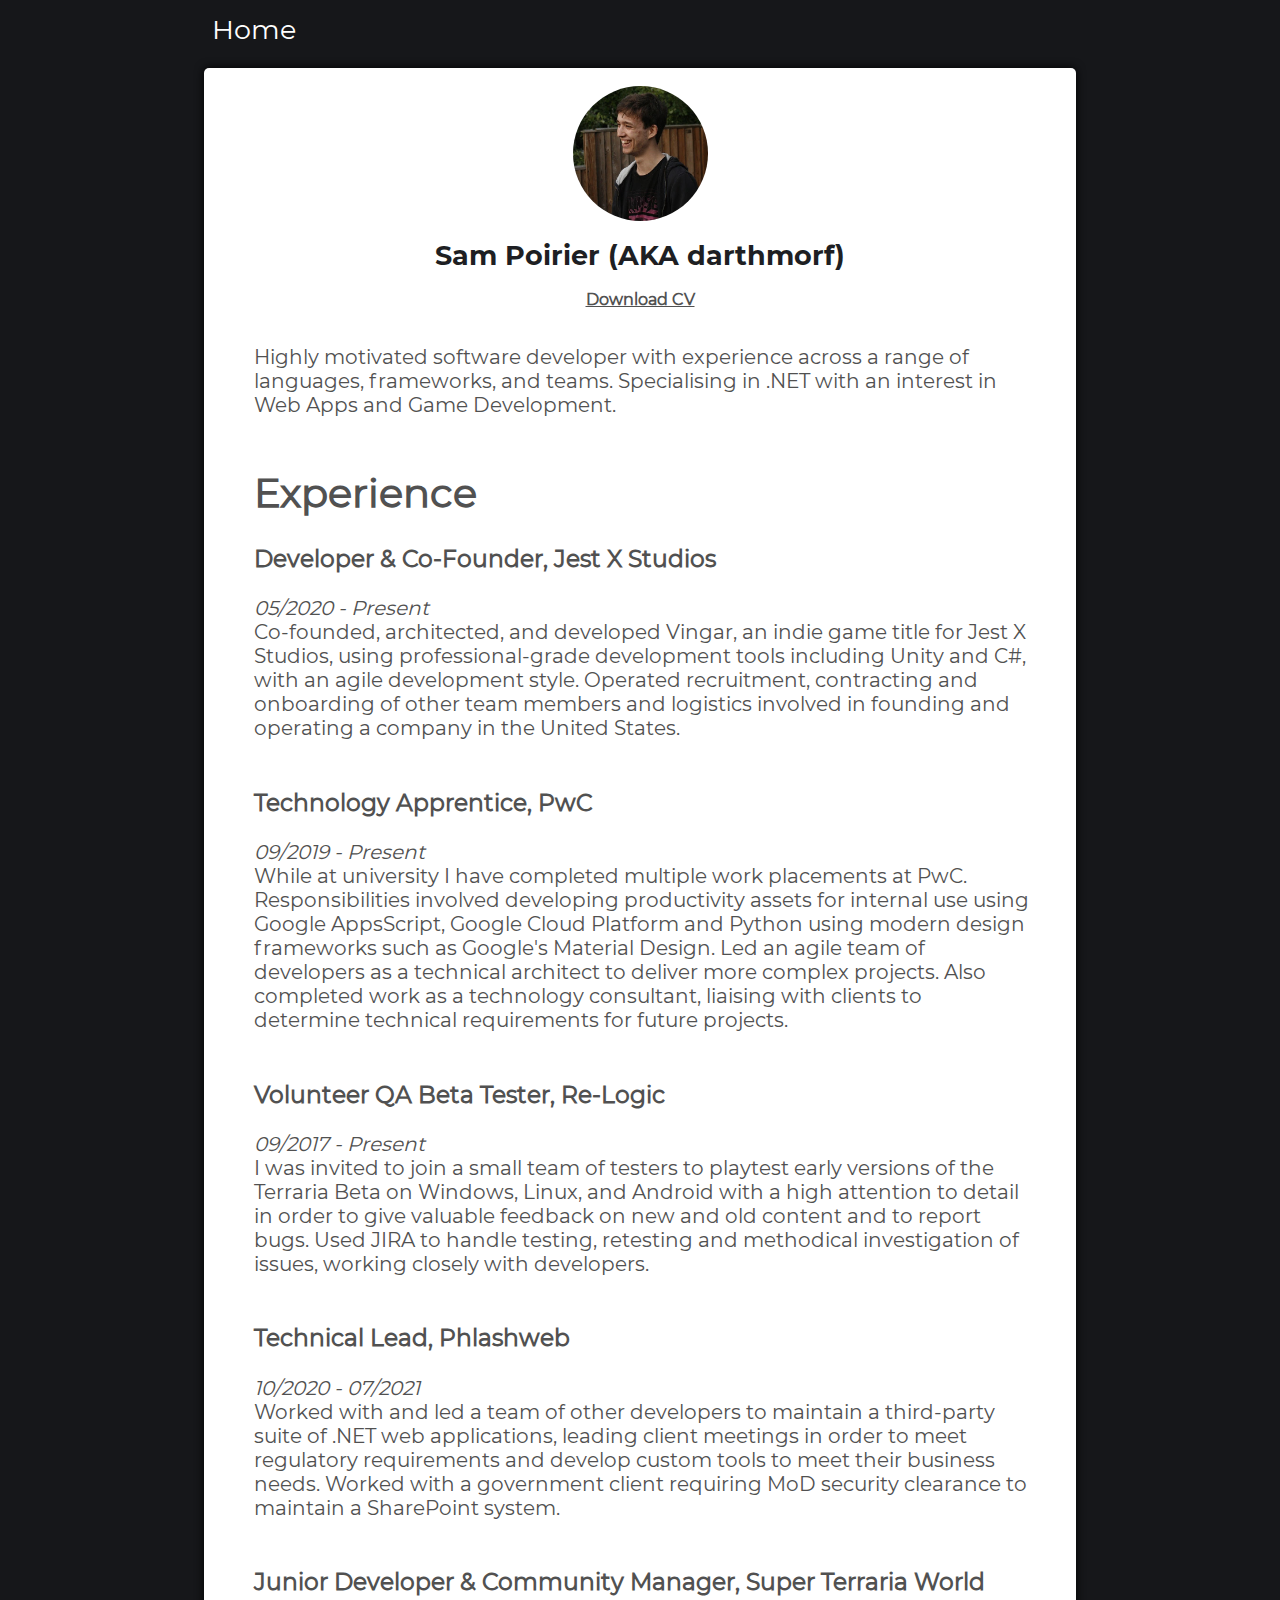
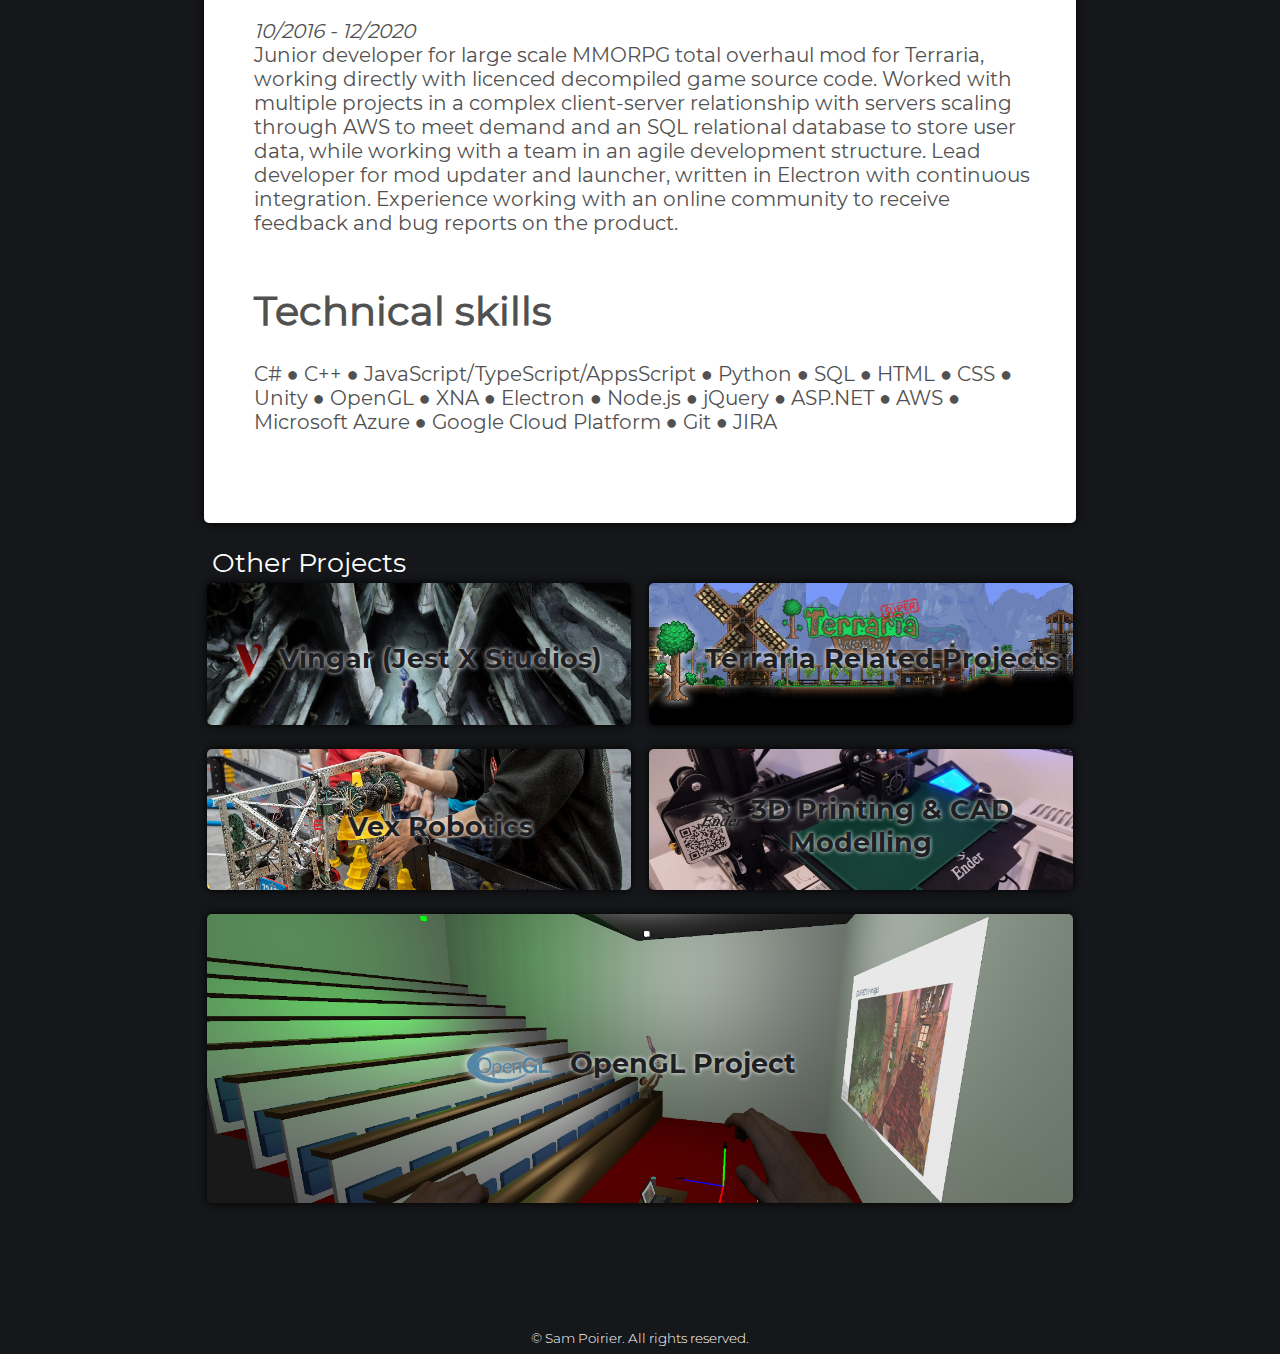
==== index.html @ 337b6e0c "Restructure main page to include CV" ====
<!DOCTYPE html>
    <head>
        <meta charset="utf-8">
        <title>Sam Poirier (AKA darthmorf)</title>
        <meta name="description" content="">
        <meta name="viewport" content="width=device-width, initial-scale=1">
        <link rel="stylesheet" href="./assets/css/main.css">
        
    </head>
    <body>
        <div class="header">
            <a href="index.html" target="_parent">Home</a>
        </div>
        <br>

        <div class="content">
            <div class="titleContainter">
                <div class="profile"></div>
                <div class="title">
                    <h1>Sam Poirier (AKA darthmorf)</h1>
                </div>
                <h4 style="margin-top: 0px;"><a href="./assets/Sam_Poirier_CV.pdf" target="_blank">Download CV</a></h4>
            </div>
            <div class="contentText">
                Highly motivated software developer with experience across a range of languages, frameworks, and teams. Specialising in .NET with an interest in Web Apps and Game Development.<br><br>

                <h1>Experience</h1>
                <h3>Developer & Co-Founder, Jest X Studios</h3>
                <i>05/2020 - Present</i><br>
                Co-founded, architected, and developed Vingar, an indie game title for Jest X Studios, using professional-grade development tools including Unity and C#, with an agile development style. Operated recruitment, contracting and onboarding of other team members and logistics involved in founding and operating a company in the United States.
                
                <br><br>
                <h3>Technology Apprentice, PwC</h3>
                <i>09/2019 - Present</i><br>
                While at university I have completed multiple work placements at PwC. Responsibilities involved developing productivity assets for internal use using Google AppsScript, Google Cloud Platform and Python using modern design frameworks such as Google's Material Design. Led an agile team of developers as a technical architect to deliver more complex projects. Also completed work as a technology consultant, liaising with clients to determine technical requirements for future projects.

                <br><br>
                <h3>Volunteer QA Beta Tester, Re-Logic</h3>
                <i>09/2017 - Present</i><br>
                I was invited to join a small team of testers to playtest early versions of the Terraria Beta on Windows, Linux, and Android with a high attention to detail in order to give valuable feedback on new and old content and to report bugs. Used JIRA to handle testing, retesting and methodical investigation of issues, working closely with developers.

                <br><br>
                <h3>Technical Lead, Phlashweb</h3>
                <i>10/2020 - 07/2021</i><br>
                Worked with and led a team of other developers to maintain a third-party suite of .NET web applications, leading client meetings in order to meet regulatory requirements and develop custom tools to meet their business needs. Worked with a government client requiring MoD security clearance to maintain a SharePoint system.

                <br><br>
                <h3>Junior Developer & Community Manager, Super Terraria World</h3>
                <i>10/2016 - 12/2020</i><br>
                Junior developer for large scale MMORPG total overhaul mod for Terraria, working directly with licenced decompiled game source code. Worked with multiple projects in a complex client-server relationship with servers scaling through AWS to meet demand and an SQL relational database to store user data, while working with a team in an agile development structure. Lead developer for mod updater and launcher, written in Electron with continuous integration. Experience working with an online community to receive feedback and bug reports on the product.

                <br><br>
                <h1>Technical skills</h1>
                C# ● C++ ● JavaScript/TypeScript/AppsScript ● Python ● SQL ● HTML ● CSS ● Unity ● OpenGL ● XNA ● Electron ● Node.js ● jQuery ● ASP.NET ● AWS ● Microsoft Azure ● Google Cloud Platform ● Git ● JIRA
                <br><br><br><br>
                
            </div>
        </div>

        <div class="header">
            Other Projects
        </div>

        <div class="pageinfo">

            <div class="preview" style="flex-basis: 40%;">
                <img src="./assets/images/vingar-banner.jpg" class="previewBanner">
                <div class="previewTitle" ><img src="./assets/images/vingar-logo.png" class="previewLogo">Vingar (Jest X Studios)</div>
            </div>

            <div class="preview" style="flex-basis: 40%;">
                <img src="./assets/images/stw-banner.jpg" class="previewBanner">
                <div class="previewTitle" ><img src="./assets/images/terraria-logo.png" class="previewLogo">Terraria Related Projects</div>
            </div>

            <div class="preview" style="flex-basis: 40%;">
                <img src="./assets/images/vex-banner.jpg" class="previewBanner">
                <div class="previewTitle" ><img src="./assets/images/vex-logo.png" class="previewLogo">Vex Robotics</div>
            </div>

            <div class="preview" style="flex-basis: 40%;">
                <img src="./assets/images/3dprint-banner.jpg" class="previewBanner">
                <div class="previewTitle" ><img src="./assets/images/ender-logo.png" class="previewLogo">3D Printing & CAD Modelling</div>
            </div>

            <div class="preview" style="flex-basis: 100%;">
                <img src="./assets/images/opengl-banner.png" class="previewBanner">
                <div class="previewTitle" ><img src="./assets/images/opengl-logo.png" class="previewLogo">OpenGL Project</div>
            </div>
        </div>

        <div class="footer">
            <br><br>           
            <a target="_blank" href=" https://discordapp.com/users/145522418406916096" title="Discord"><i class="footericon fab fa-discord"></i></a>
            <a target="_blank" href="https://twitter.com/darthmorf" title="Twitter"><i class="footericon fab fa-twitter"></i></a>
            <a target="_blank" href="mailto:sampoirier@darthmorf.co.uk"><i class="footericon fas fa-envelope"></i></a>
            <a target="_blank" href="https://www.reddit.com/user/darthmorf"><i class="footericon fab fa-reddit-alien"></i></a>
            <a target="_blank" href="https://github.com/darthmorf"><i class="footericon fab fa-github"></i></a>
            <a target="_blank" href="https://steamcommunity.com/id/darthmorf/"><i class="footericon fab fa-steam"></i></a>
            <a target="_blank" href="https://www.linkedin.com/in/sam-poirier-2610/"><i class="footericon fab fa-linkedin"></i></a> 
            <a target="_blank" href="https://www.paypal.me/sampoirier26"><i class="footericon fab fa-paypal"></i></a>
            <br><br>
            © Sam Poirier. All rights reserved. 
        </div>
    </body>
</html>
---- assets/css/main.css ----
body {
    background-color: #16171a
}

.header {
    width: 68.5%;
    margin: 0 auto;
    font-family: "Montserrat-Regular";
    color: white;
    font-size: 3vh;
    padding-left: 1vh;
    padding-top: 0.5vh;
    padding-bottom: 0.5vh;
}

.header a:link{
    color: white;
    text-decoration: none;
}

.header a:visited{
    color: white;
    text-decoration: none;
}

.header a:hover {
    color: grey;
    cursor: pointer;
}

.footer  {
    width: 69%;
    color: white;
    font-family: "Montserrat-Light";
    font-size: 1.5vh;
    margin: 0 auto;    
    text-align: center;
}

.footer a:link{
    color: white;
    text-decoration: none;
}

.footer a:visited{
    color: white;
    text-decoration: none;
}

.footer a:hover {
    color: grey;
}

.footericon {    
    font-size: 5vh;
    letter-spacing: 2vh;
}

.titleContainter {
    position: relative;
    text-align: center;
    /*background-color: white;*/
    padding-bottom: 1vh;
    padding-top: 2vh;
}

.container {
    text-align: center;
    /*background-color: white;*/
    height: 6vh;
    border-radius: 5px 5px 0px 0px;
}

.content {
    color: #515151;
    font-family: "Montserrat-Regular";
    border-radius: 5px;
    box-shadow: 0px 0px 10px black;
    background-color: white;
    width: 69%;
    margin: 0 auto;    
    margin-bottom: 2vh;
    overflow: hidden;
}

.contentText {    
    margin-left: 6px;
    margin-top: 6px;
    padding-left: 5%;
    padding-right: 5%;
    padding-bottom: 2%;
    font-size: 20px;
    float: center;
}

.title h1{
    font-family: "Montserrat-Bold";
    font-size: 3vh;
    color:#1e1f23;
    margin-top: 2vh;
    text-align: center;
    width: 100%;
}

.title h2 {
    font-family: "Montserrat-Light";
    font-size: 2vh;
    color:rgba(0, 0, 0, 0.37);
    margin-top: 6px;
    text-align: center;
    width: 100%;    
    letter-spacing: 0.1em;
}

.divider{
    content: '';
    margin: auto;
    right: 0;
    bottom: 0;
    left: 0;
    width: 10%;
    height: 1px;
    background-color: rgba(0, 0, 0, 0.125);
    margin-bottom: 1vh;
}

.pageinfo {    
    width: 70%;
    margin: 0 auto;    
    color: #515151;
    font-family: "Montserrat-Regular";
    border-radius: 5px;
    display: flex;
    flex-wrap: wrap;
}

.content a {
    text-decoration: underline;
    color: inherit;
}

.content a:visited {
    text-decoration: underline;
    color: inherit;
}


.preview {
    margin-bottom: 20px;
    margin-left: 1vh;
    margin-right: 1vh;
    flex-grow: 1;
    position: relative;
}

.previewBanner {
    border-radius: 5px;
    box-shadow: 0px 0px 10px black;
    width: 100%;
}

.preview a {
    text-decoration: none;
    color: inherit;
}

.preview a:visited {
    text-decoration: none;
    color: inherit;
}

.previewText {
    padding-left: 3vw;
    padding-right: 3vw;
    padding-bottom: 2vw;
}

.previewTitle {
    padding-top: 3vh;
    font-family: "Montserrat-Bold";
    font-size: 3vh;
    color:#1e1f23;
    text-shadow: 0px 0px 4px white;
    text-align: center;
    width: 100%;
    background-size: cover;
    padding-bottom: 2vh;
    background-position: center;
    border-top-left-radius: 5px;
    border-top-right-radius: 5px;

    position: absolute;
    top: 50%;
    left: 50%;
    transform: translate(-50%, -50%);
}

.previewLogo {
    width: 10%;
    vertical-align: middle;
    transform: translateX(-20%);
    filter:  drop-shadow( 0px 0px 4px white);
}

.previewlink {
    font-size: 1.4vh;
    bottom: 1vh;
    font-family: "Montserrat-SemiBold";
}

.previewlink a:link{
    text-decoration: underline;
    font-family: "Montserrat-Regular" !important;
}

.previewlink a:visited{
    text-decoration: none;
    font-family: "Montserrat-Regular" !important;
}

.previewlink a:hover {
    color: grey;
    font-family: "Montserrat-Regular" !important;
}

.profile {
    border-radius: 50%;
    display: block;
    margin-left: auto;
    margin-right: auto;
    width: 15vh;
    height: 15vh;
    background-image: url("../images/profile.jpg");
    background-size: contain;
}

.profile:hover {
    background-image: url("../images/profile_alt.png");
}

@font-face {
    font-family: "Montserrat-Regular";
    src: url("../fonts/Montserrat/Montserrat-Regular.ttf");
}

@font-face {
    font-family: "Montserrat-Bold";
    src: url("../fonts/Montserrat/Montserrat-Bold.ttf");
}

@font-face {
    font-family: "Montserrat-SemiBold";
    src: url("../fonts/Montserrat/Montserrat-SemiBold.ttf");
}

@font-face {
    font-family: "Montserrat-Light";
    src: url("../fonts/Montserrat/Montserrat-Light.ttf");
}
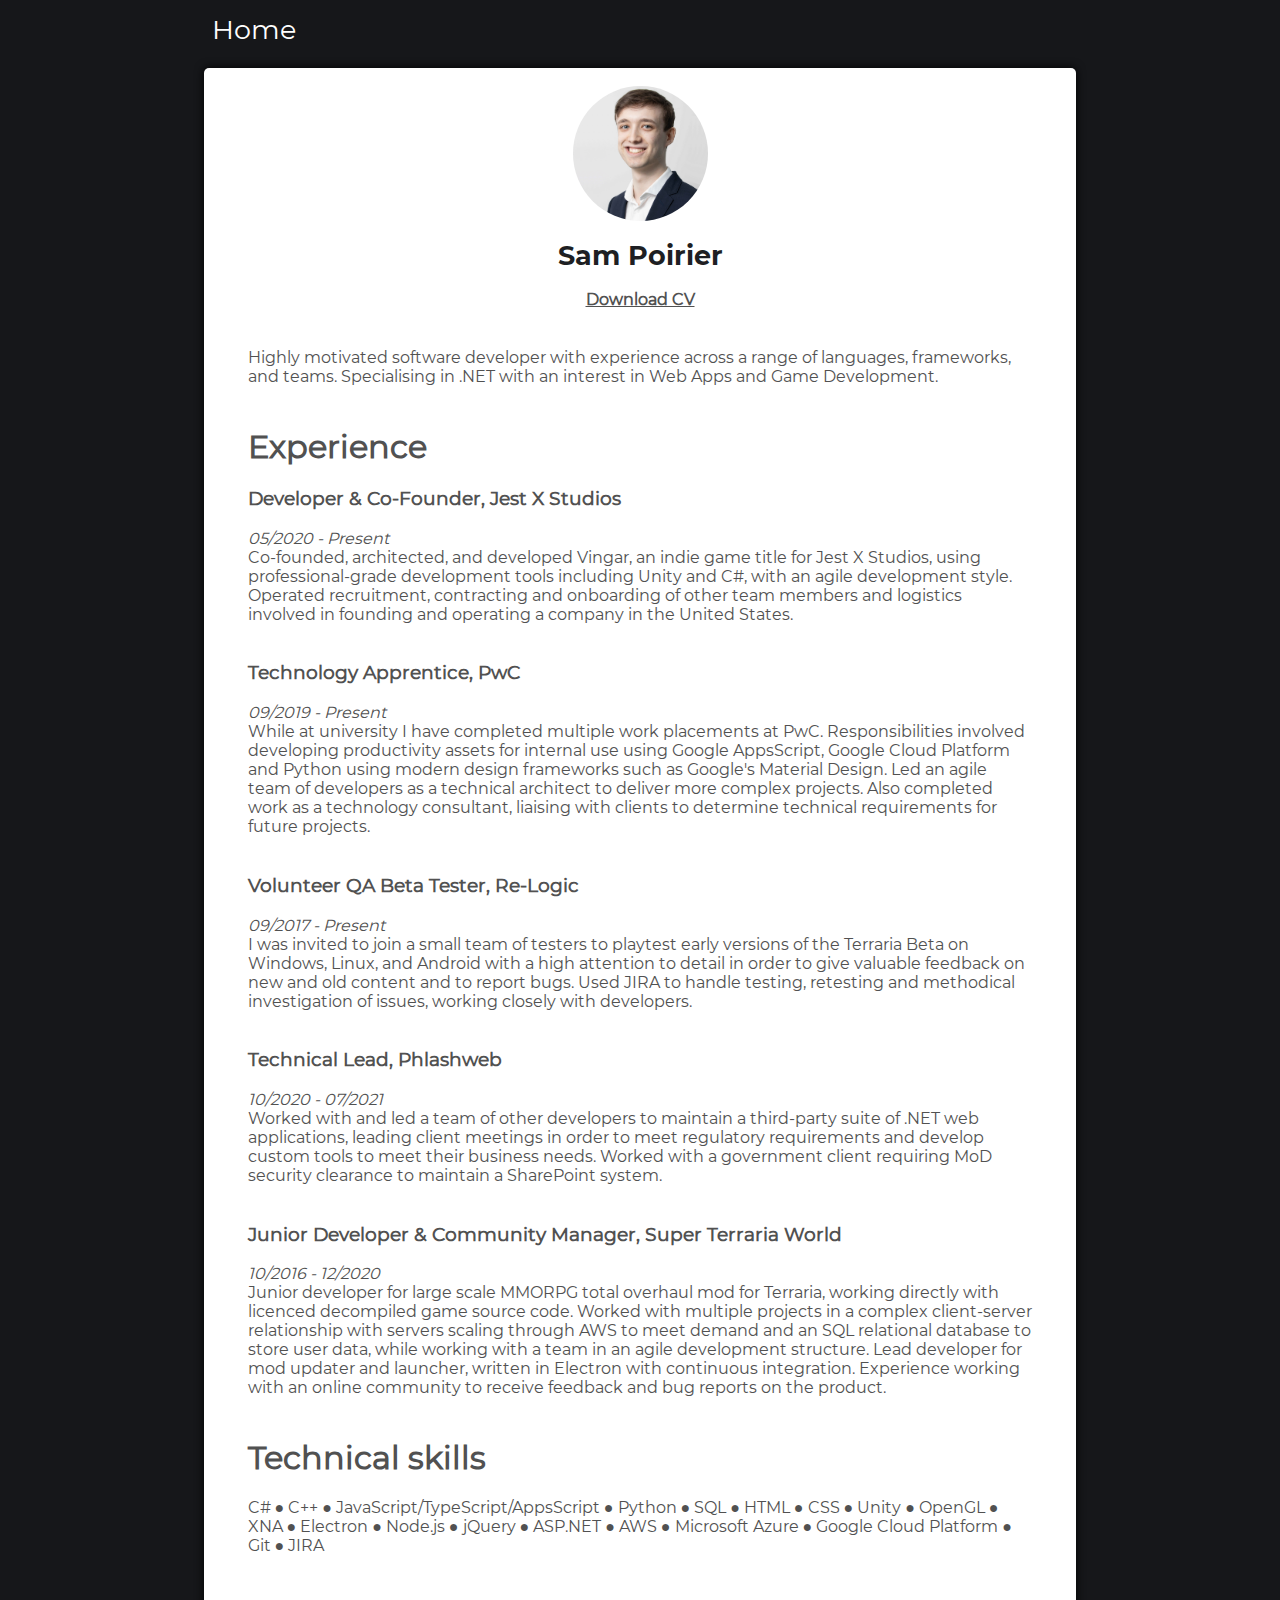
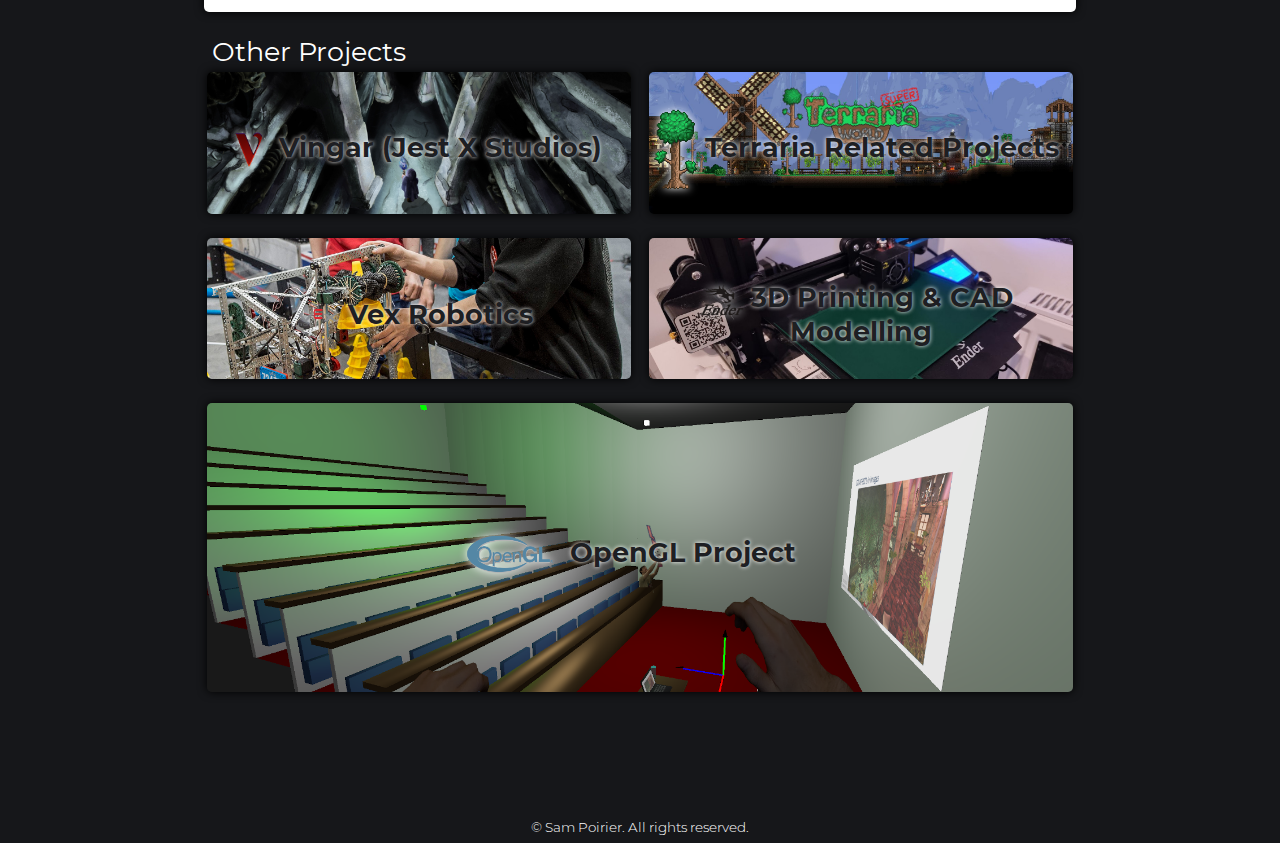
==== commit 334a1626: "Update profile" ====
--- a/index.html
+++ b/index.html
@@ -1,7 +1,7 @@
 <!DOCTYPE html>
     <head>
         <meta charset="utf-8">
-        <title>Sam Poirier (AKA darthmorf)</title>
+        <title>Sam Poirier</title>
         <meta name="description" content="">
         <meta name="viewport" content="width=device-width, initial-scale=1">
         <link rel="stylesheet" href="./assets/css/main.css">
@@ -17,7 +17,7 @@
             <div class="titleContainter">
                 <div class="profile"></div>
                 <div class="title">
-                    <h1>Sam Poirier (AKA darthmorf)</h1>
+                    <h1>Sam Poirier</h1>
                 </div>
                 <h4 style="margin-top: 0px;"><a href="./assets/Sam_Poirier_CV.pdf" target="_blank">Download CV</a></h4>
             </div>
--- a/assets/css/main.css
+++ b/assets/css/main.css
@@ -84,13 +84,11 @@
 }
 
 .contentText {    
-    margin-left: 6px;
-    margin-top: 6px;
-    padding-left: 5%;
-    padding-right: 5%;
-    padding-bottom: 2%;
-    font-size: 20px;
-    float: center;
+    margin-left: 5%;
+    margin-right: 5%;
+    margin-top: 1%;
+    margin-top: 1%;
+    font-size: 16px;
 }
 
 .title h1{
@@ -178,7 +176,7 @@
 .previewTitle {
     padding-top: 3vh;
     font-family: "Montserrat-Bold";
-    font-size: 3vh;
+    font-size: 3vmin;
     color:#1e1f23;
     text-shadow: 0px 0px 4px white;
     text-align: center;
@@ -230,7 +228,7 @@
     margin-right: auto;
     width: 15vh;
     height: 15vh;
-    background-image: url("../images/profile.jpg");
+    background-image: url("../images/profile-professional.jpg");
     background-size: contain;
 }
 
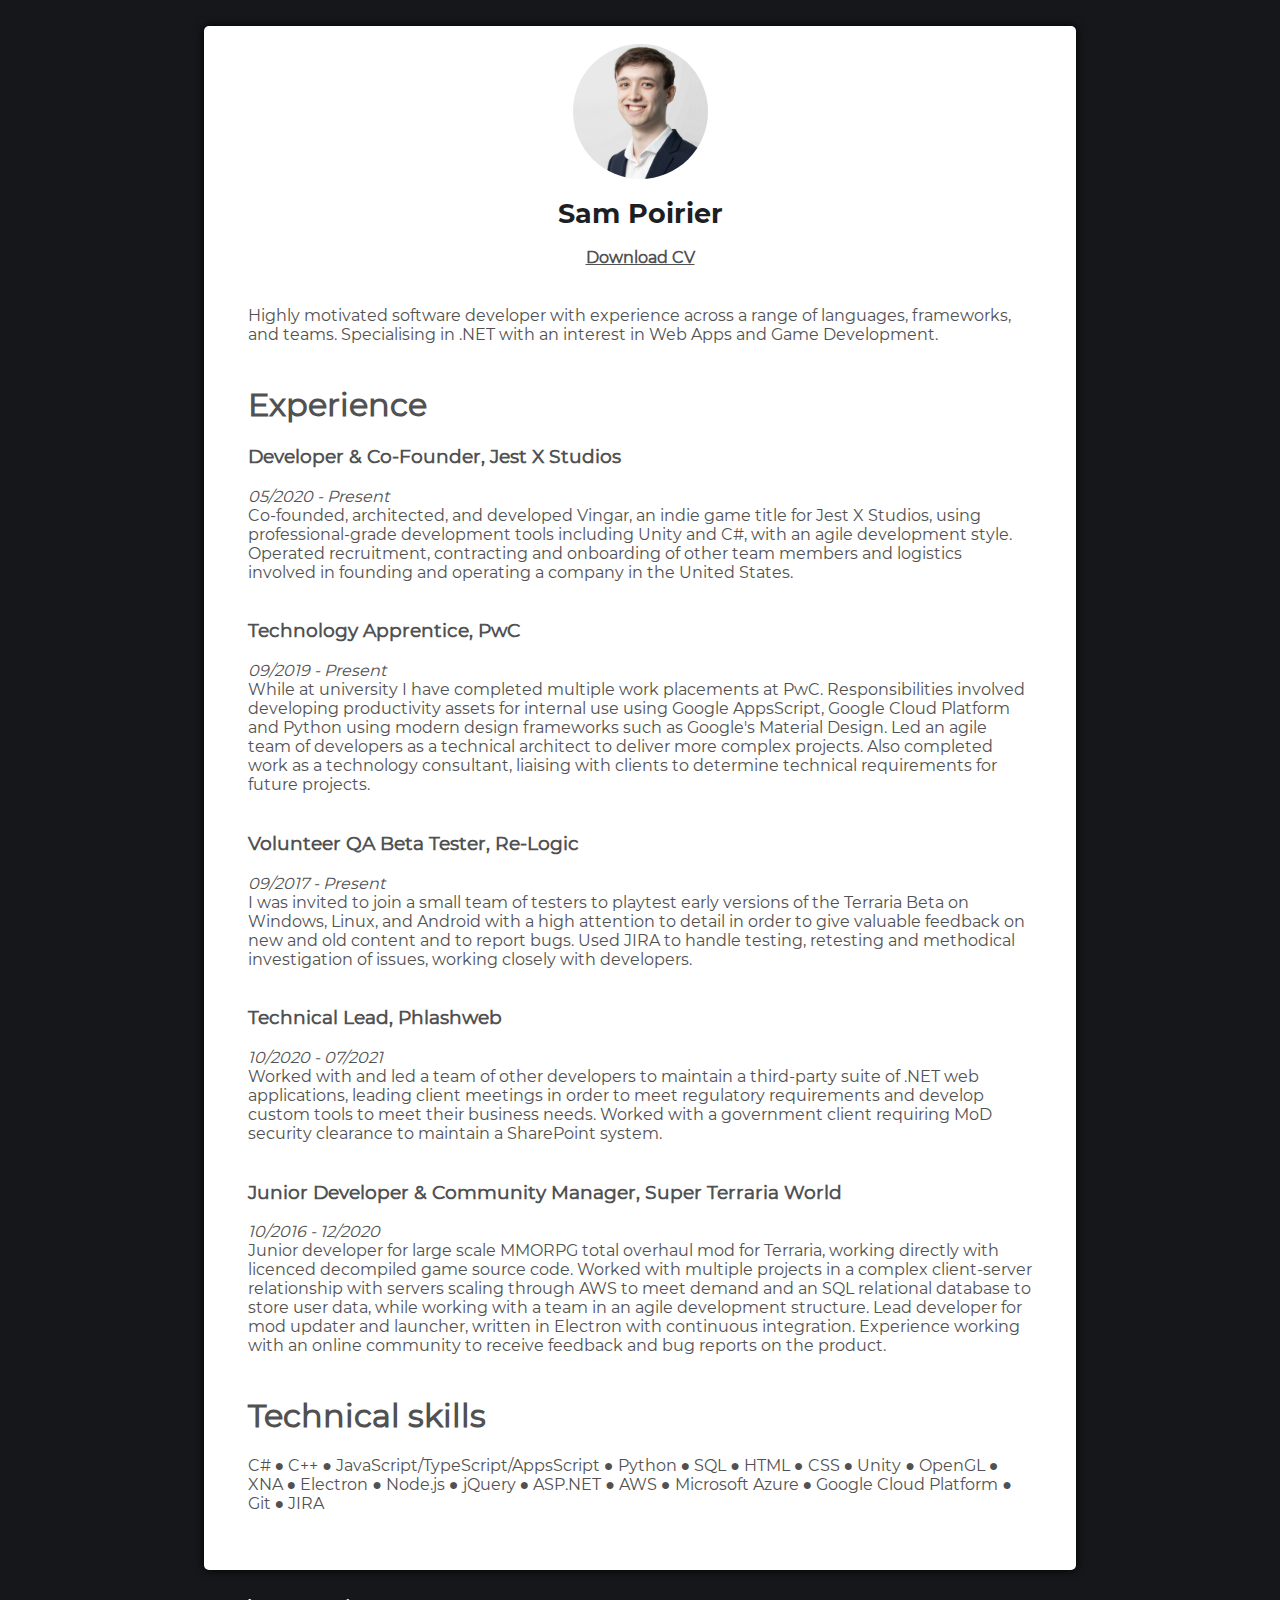
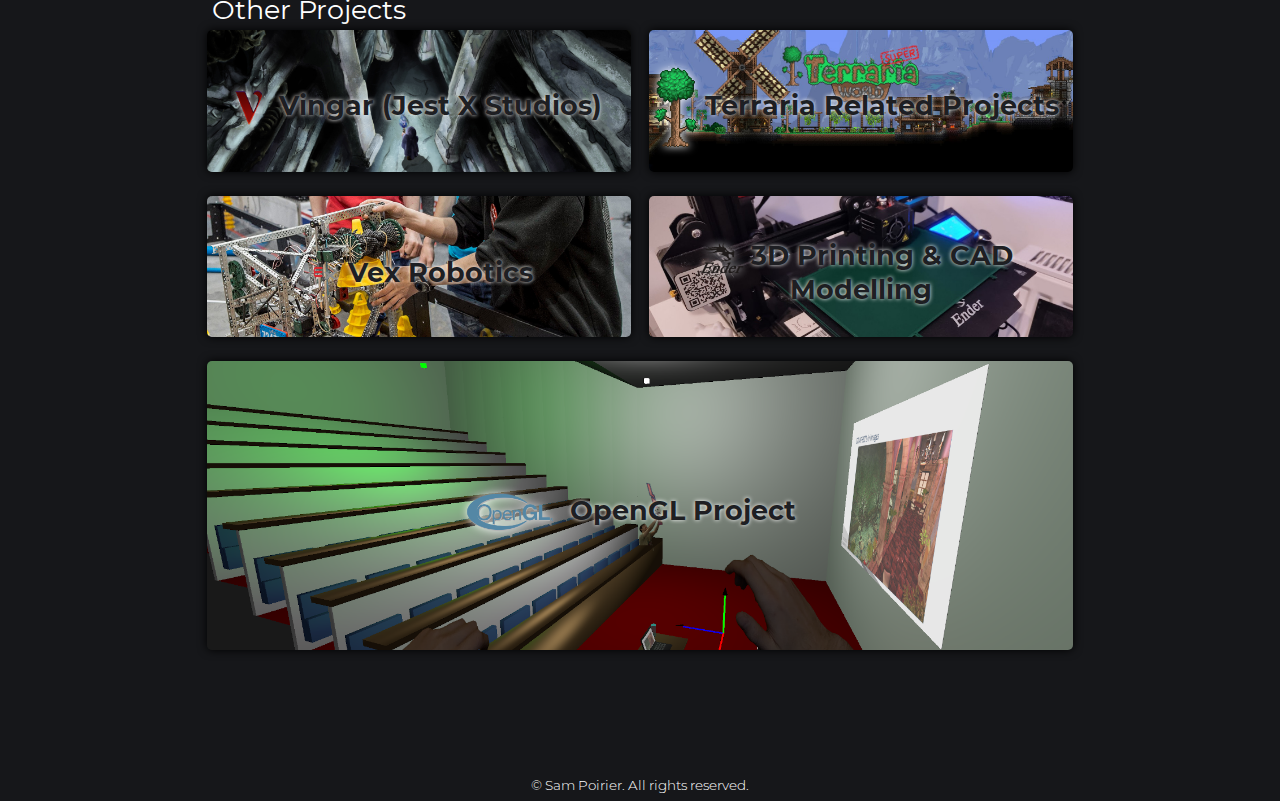
==== commit 3e6efd84: "Remove home from main page" ====
--- a/index.html
+++ b/index.html
@@ -8,9 +8,6 @@
         
     </head>
     <body>
-        <div class="header">
-            <a href="index.html" target="_parent">Home</a>
-        </div>
         <br>
 
         <div class="content">
@@ -62,30 +59,40 @@
         </div>
 
         <div class="pageinfo">
-
+            
             <div class="preview" style="flex-basis: 40%;">
-                <img src="./assets/images/vingar-banner.jpg" class="previewBanner">
-                <div class="previewTitle" ><img src="./assets/images/vingar-logo.png" class="previewLogo">Vingar (Jest X Studios)</div>
+                <a href="./vingar.html">
+                    <img src="./assets/images/vingar-banner.jpg" class="previewBanner">
+                    <div class="previewTitle" ><img src="./assets/images/vingar-logo.png" class="previewLogo">Vingar (Jest X Studios)</div>
+                </a>
             </div>
 
             <div class="preview" style="flex-basis: 40%;">
-                <img src="./assets/images/stw-banner.jpg" class="previewBanner">
-                <div class="previewTitle" ><img src="./assets/images/terraria-logo.png" class="previewLogo">Terraria Related Projects</div>
+                <a href="./terraria.html">
+                    <img src="./assets/images/stw-banner.jpg" class="previewBanner">
+                    <div class="previewTitle" ><img src="./assets/images/terraria-logo.png" class="previewLogo">Terraria Related Projects</div>
+                </a>
             </div>
 
             <div class="preview" style="flex-basis: 40%;">
-                <img src="./assets/images/vex-banner.jpg" class="previewBanner">
-                <div class="previewTitle" ><img src="./assets/images/vex-logo.png" class="previewLogo">Vex Robotics</div>
+                <a href="./vex-robotics.html">
+                    <img src="./assets/images/vex-banner.jpg" class="previewBanner">
+                    <div class="previewTitle" ><img src="./assets/images/vex-logo.png" class="previewLogo">Vex Robotics</div>
+                </a>
             </div>
 
             <div class="preview" style="flex-basis: 40%;">
-                <img src="./assets/images/3dprint-banner.jpg" class="previewBanner">
-                <div class="previewTitle" ><img src="./assets/images/ender-logo.png" class="previewLogo">3D Printing & CAD Modelling</div>
+                <a href="./3dprinting.html">
+                    <img src="./assets/images/3dprint-banner.jpg" class="previewBanner">
+                    <div class="previewTitle" ><img src="./assets/images/ender-logo.png" class="previewLogo">3D Printing & CAD Modelling</div>
+                </a>
             </div>
 
             <div class="preview" style="flex-basis: 100%;">
-                <img src="./assets/images/opengl-banner.png" class="previewBanner">
-                <div class="previewTitle" ><img src="./assets/images/opengl-logo.png" class="previewLogo">OpenGL Project</div>
+                <a href="./opengl-project.html">
+                    <img src="./assets/images/opengl-banner.png" class="previewBanner">
+                    <div class="previewTitle" ><img src="./assets/images/opengl-logo.png" class="previewLogo">OpenGL Project</div>
+                </a>
             </div>
         </div>
 
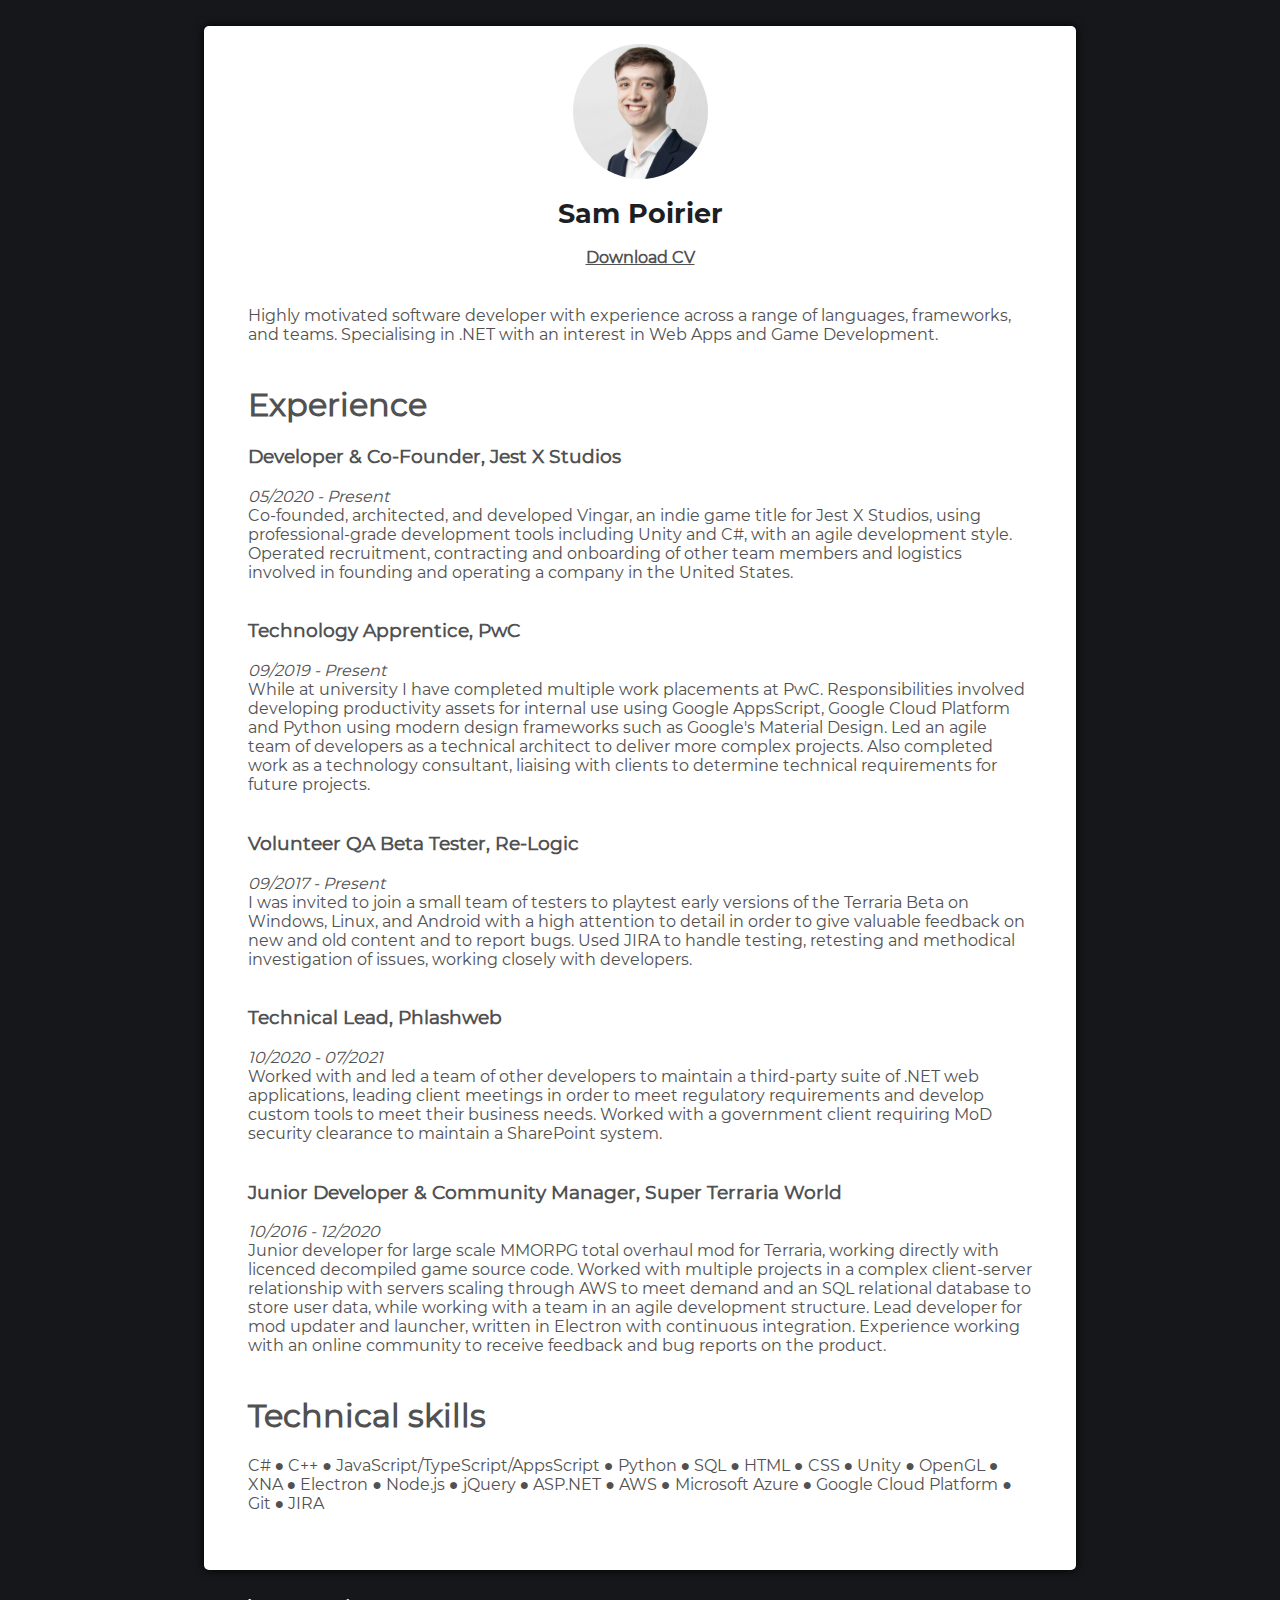
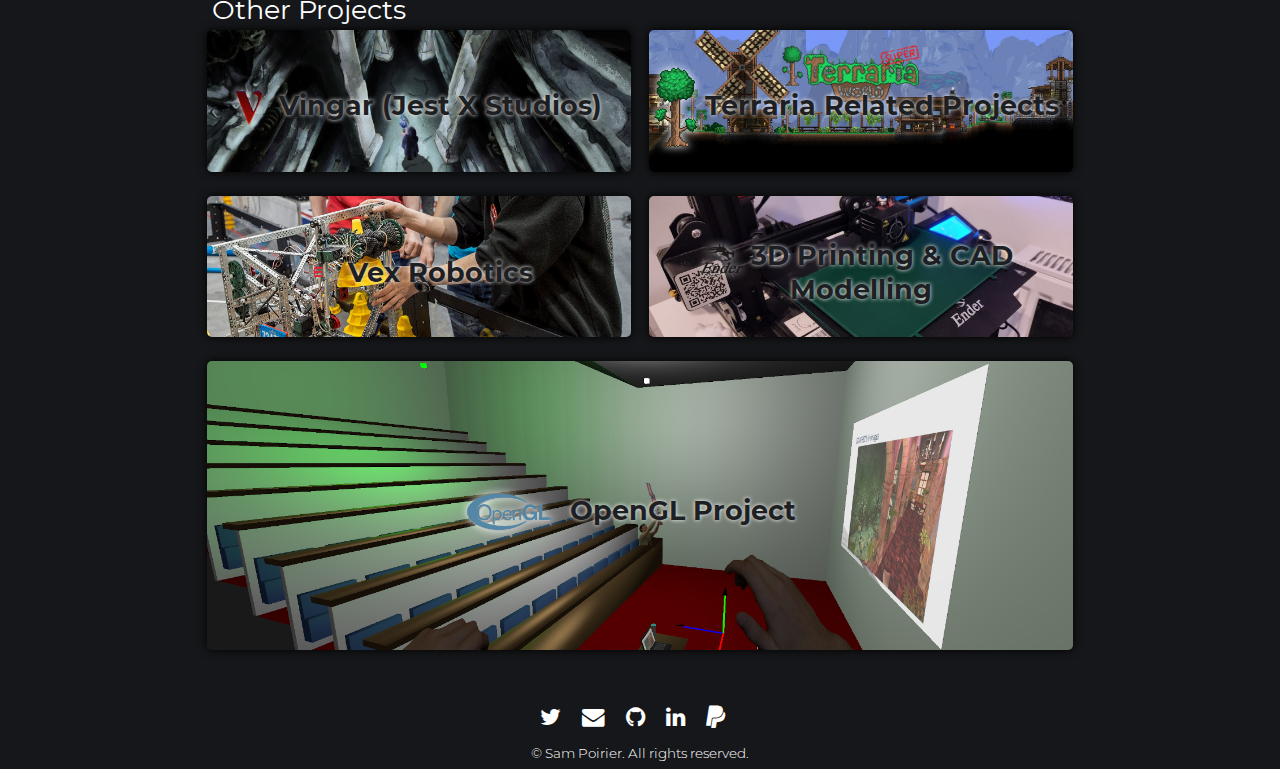
==== commit 6eddd5c8: "Fix footer" ====
--- a/index.html
+++ b/index.html
@@ -5,7 +5,7 @@
         <meta name="description" content="">
         <meta name="viewport" content="width=device-width, initial-scale=1">
         <link rel="stylesheet" href="./assets/css/main.css">
-        
+        <link rel="stylesheet" href="./assets/font-awesome-4.7.0/css/font-awesome.min.css">
     </head>
     <body>
         <br>
@@ -98,14 +98,12 @@
 
         <div class="footer">
             <br><br>           
-            <a target="_blank" href=" https://discordapp.com/users/145522418406916096" title="Discord"><i class="footericon fab fa-discord"></i></a>
-            <a target="_blank" href="https://twitter.com/darthmorf" title="Twitter"><i class="footericon fab fa-twitter"></i></a>
-            <a target="_blank" href="mailto:sampoirier@darthmorf.co.uk"><i class="footericon fas fa-envelope"></i></a>
-            <a target="_blank" href="https://www.reddit.com/user/darthmorf"><i class="footericon fab fa-reddit-alien"></i></a>
-            <a target="_blank" href="https://github.com/darthmorf"><i class="footericon fab fa-github"></i></a>
-            <a target="_blank" href="https://steamcommunity.com/id/darthmorf/"><i class="footericon fab fa-steam"></i></a>
-            <a target="_blank" href="https://www.linkedin.com/in/sam-poirier-2610/"><i class="footericon fab fa-linkedin"></i></a> 
-            <a target="_blank" href="https://www.paypal.me/sampoirier26"><i class="footericon fab fa-paypal"></i></a>
+            <a target="_blank" href=" https://discordapp.com/users/145522418406916096" title="Discord"><i class="footericon fa fa-discord"></i></a>
+            <a target="_blank" href="https://twitter.com/darthmorf" title="Twitter"><i class="footericon fa fa-twitter"></i></a>
+            <a target="_blank" href="mailto:sampoirier@darthmorf.co.uk"><i class="footericon fa fa-envelope"></i></a>
+            <a target="_blank" href="https://github.com/darthmorf"><i class="footericon fa fa-github"></i></a>
+            <a target="_blank" href="https://www.linkedin.com/in/sam-poirier-2610/"><i class="footericon fa fa-linkedin"></i></a> 
+            <a target="_blank" href="https://www.paypal.me/sampoirier26"><i class="footericon fa fa-paypal"></i></a>
             <br><br>
             © Sam Poirier. All rights reserved. 
         </div>
--- a/assets/css/main.css
+++ b/assets/css/main.css
@@ -32,7 +32,7 @@
     width: 69%;
     color: white;
     font-family: "Montserrat-Light";
-    font-size: 1.5vh;
+    font-size: 1.5vmin;
     margin: 0 auto;    
     text-align: center;
 }
@@ -52,8 +52,8 @@
 }
 
 .footericon {    
-    font-size: 5vh;
-    letter-spacing: 2vh;
+    font-size: 2.5vmin !important;
+    letter-spacing: 2vmin;
 }
 
 .titleContainter {
@@ -236,6 +236,11 @@
     background-image: url("../images/profile_alt.png");
 }
 
+.showcase {
+    display: block; 
+    margin: auto;
+}
+
 @font-face {
     font-family: "Montserrat-Regular";
     src: url("../fonts/Montserrat/Montserrat-Regular.ttf");
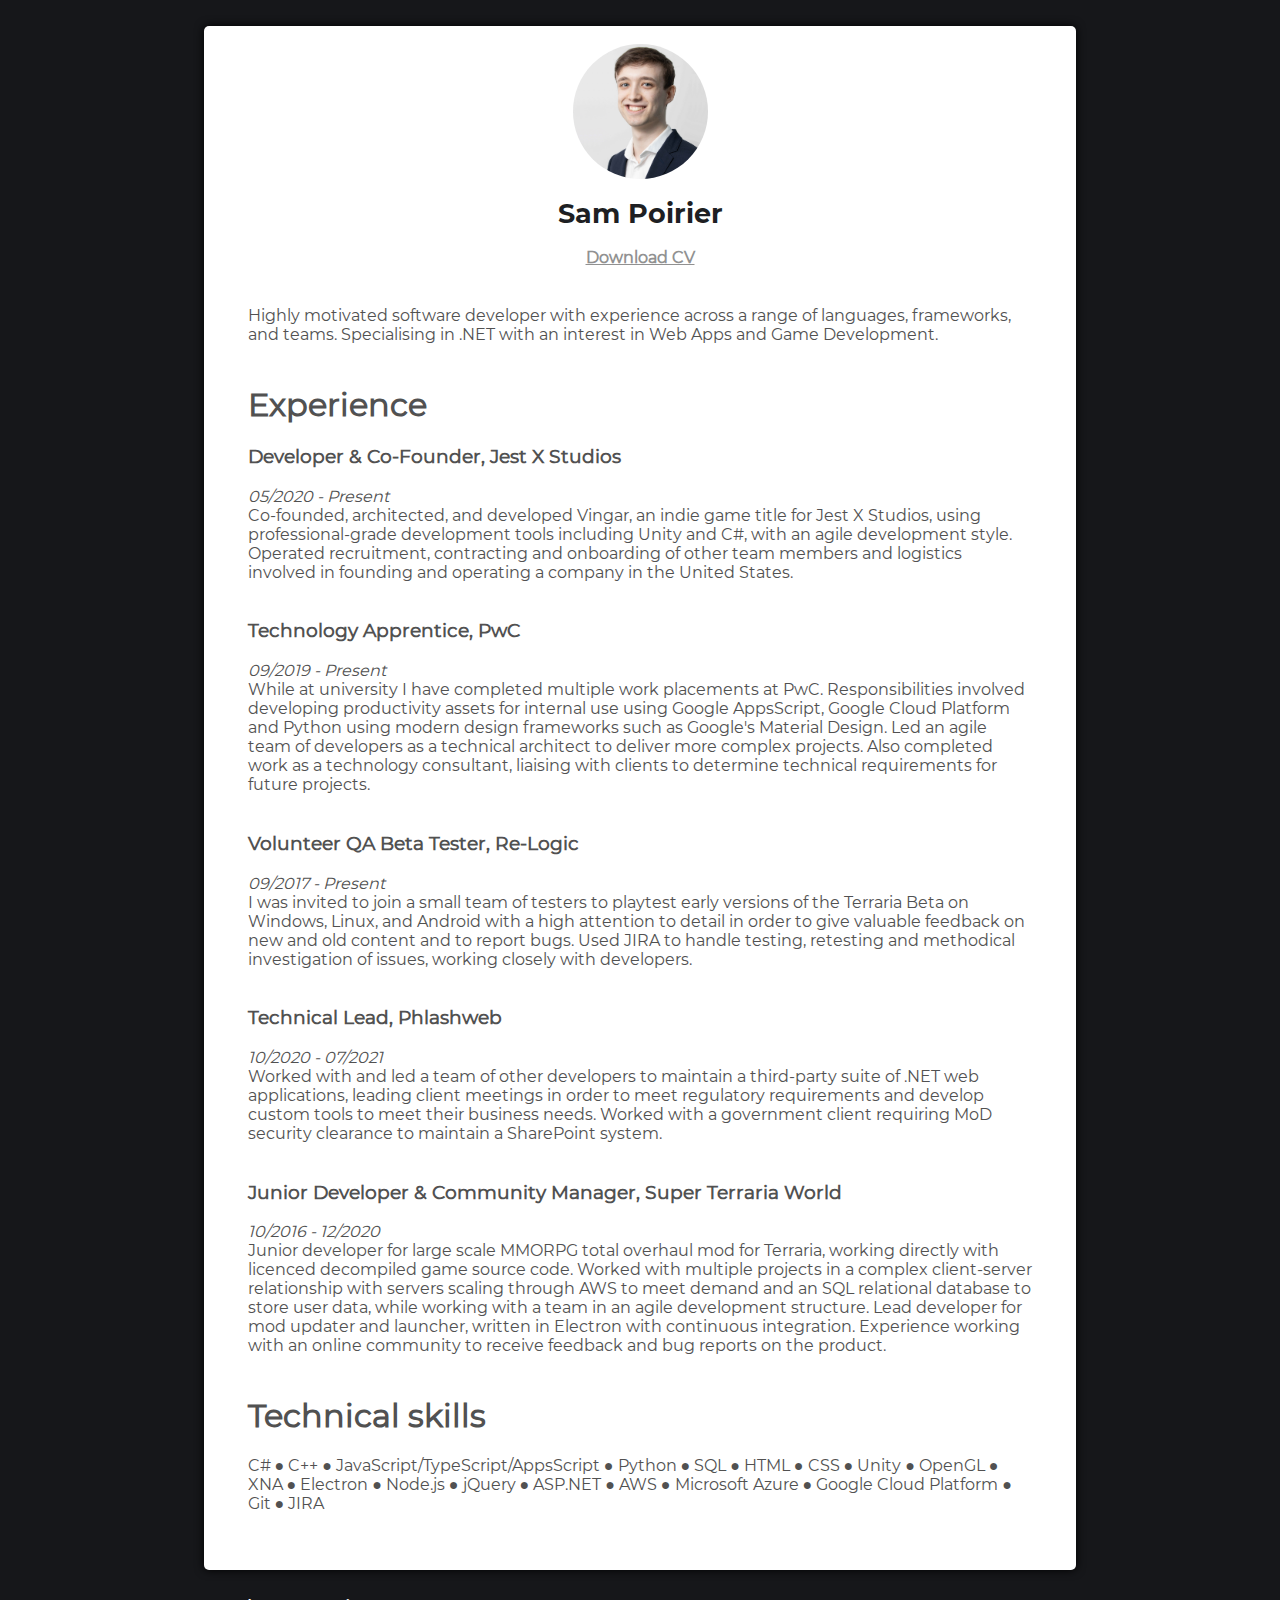
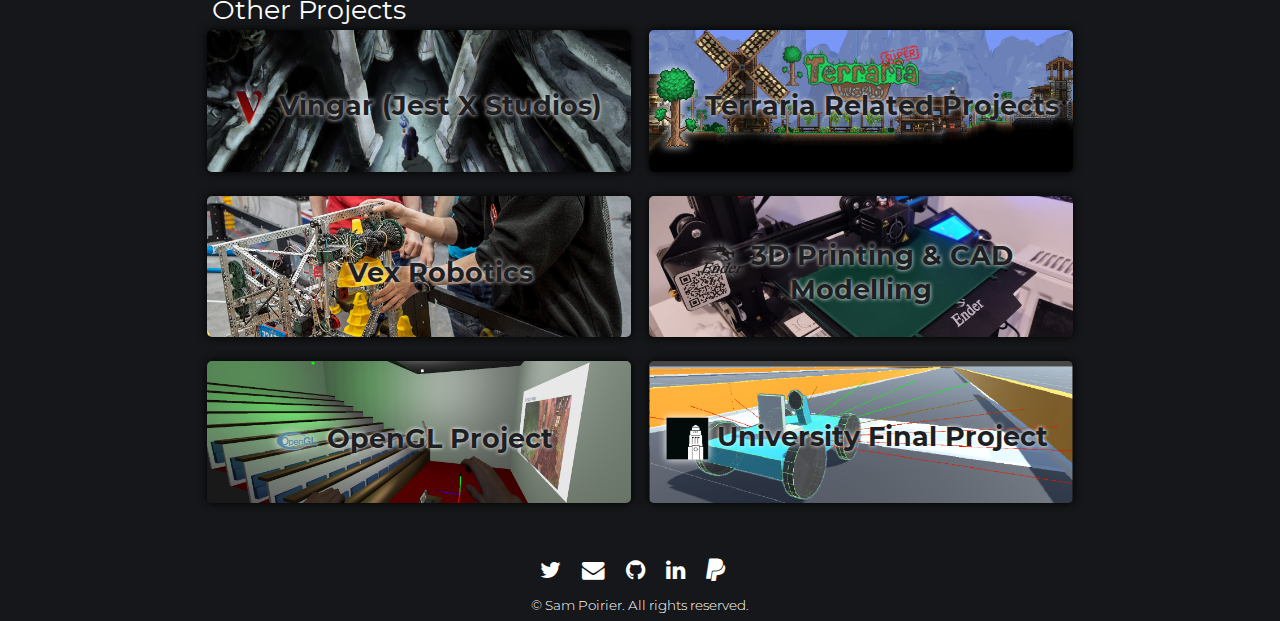
==== commit bcd16c38: "Structure for final project page" ====
--- a/index.html
+++ b/index.html
@@ -88,10 +88,17 @@
                 </a>
             </div>
 
-            <div class="preview" style="flex-basis: 100%;">
+            <div class="preview" style="flex-basis: 40%;">
                 <a href="./opengl-project.html">
                     <img src="./assets/images/opengl-banner.png" class="previewBanner">
                     <div class="previewTitle" ><img src="./assets/images/opengl-logo.png" class="previewLogo">OpenGL Project</div>
+                </a>
+            </div>
+
+            <div class="preview" style="flex-basis: 40%;">
+                <a href="./final-project.html">
+                    <img src="./assets/images/final-project.png" class="previewBanner">
+                    <div class="previewTitle" ><img src="./assets/images/uol.png" class="previewLogo">University Final Project</div>
                 </a>
             </div>
         </div>
--- a/assets/css/main.css
+++ b/assets/css/main.css
@@ -134,12 +134,16 @@
 
 .content a {
     text-decoration: underline;
-    color: inherit;
+    color: #919191;
 }
 
 .content a:visited {
     text-decoration: underline;
-    color: inherit;
+    color: #919191;
+}
+
+.content a:hover {
+    color: #515151;
 }
 
 
@@ -150,6 +154,10 @@
     flex-grow: 1;
     position: relative;
 }
+
+.preview:hover {
+    opacity: 70%;
+  }
 
 .previewBanner {
     border-radius: 5px;
@@ -241,6 +249,16 @@
     margin: auto;
 }
 
+.code {
+    display: inline;
+    font-family: "Roboto-Mono";
+    background-color: lightgray;
+}
+
+.inline {
+    display: inline;
+}
+
 @font-face {
     font-family: "Montserrat-Regular";
     src: url("../fonts/Montserrat/Montserrat-Regular.ttf");
@@ -259,4 +277,9 @@
 @font-face {
     font-family: "Montserrat-Light";
     src: url("../fonts/Montserrat/Montserrat-Light.ttf");
+}
+
+@font-face {
+    font-family: "Roboto-Mono";
+    src: url("../fonts/Roboto\ Mono/RobotoMono-Regular.ttf");
 }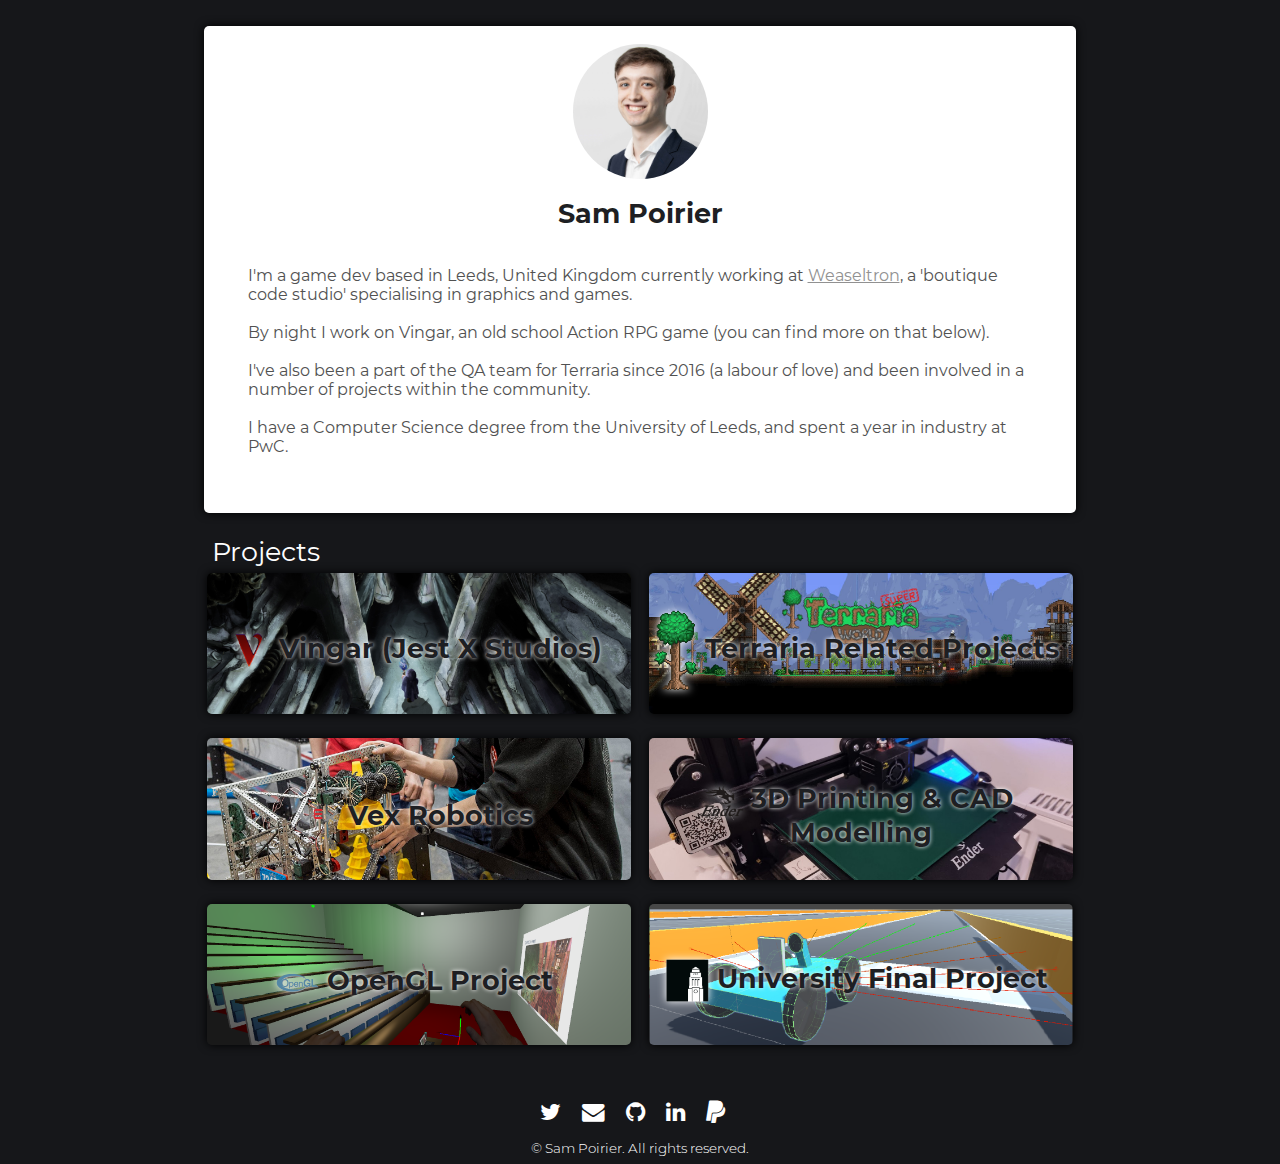
==== commit dabb0e3e: "Bits" ====
--- a/index.html
+++ b/index.html
@@ -16,46 +16,19 @@
                 <div class="title">
                     <h1>Sam Poirier</h1>
                 </div>
-                <h4 style="margin-top: 0px;"><a href="./assets/Sam_Poirier_CV.pdf" target="_blank">Download CV</a></h4>
             </div>
             <div class="contentText">
-                Highly motivated software developer with experience across a range of languages, frameworks, and teams. Specialising in .NET with an interest in Web Apps and Game Development.<br><br>
-
-                <h1>Experience</h1>
-                <h3>Developer & Co-Founder, Jest X Studios</h3>
-                <i>05/2020 - Present</i><br>
-                Co-founded, architected, and developed Vingar, an indie game title for Jest X Studios, using professional-grade development tools including Unity and C#, with an agile development style. Operated recruitment, contracting and onboarding of other team members and logistics involved in founding and operating a company in the United States.
-                
-                <br><br>
-                <h3>Technology Apprentice, PwC</h3>
-                <i>09/2019 - Present</i><br>
-                While at university I have completed multiple work placements at PwC. Responsibilities involved developing productivity assets for internal use using Google AppsScript, Google Cloud Platform and Python using modern design frameworks such as Google's Material Design. Led an agile team of developers as a technical architect to deliver more complex projects. Also completed work as a technology consultant, liaising with clients to determine technical requirements for future projects.
-
-                <br><br>
-                <h3>Volunteer QA Beta Tester, Re-Logic</h3>
-                <i>09/2017 - Present</i><br>
-                I was invited to join a small team of testers to playtest early versions of the Terraria Beta on Windows, Linux, and Android with a high attention to detail in order to give valuable feedback on new and old content and to report bugs. Used JIRA to handle testing, retesting and methodical investigation of issues, working closely with developers.
-
-                <br><br>
-                <h3>Technical Lead, Phlashweb</h3>
-                <i>10/2020 - 07/2021</i><br>
-                Worked with and led a team of other developers to maintain a third-party suite of .NET web applications, leading client meetings in order to meet regulatory requirements and develop custom tools to meet their business needs. Worked with a government client requiring MoD security clearance to maintain a SharePoint system.
-
-                <br><br>
-                <h3>Junior Developer & Community Manager, Super Terraria World</h3>
-                <i>10/2016 - 12/2020</i><br>
-                Junior developer for large scale MMORPG total overhaul mod for Terraria, working directly with licenced decompiled game source code. Worked with multiple projects in a complex client-server relationship with servers scaling through AWS to meet demand and an SQL relational database to store user data, while working with a team in an agile development structure. Lead developer for mod updater and launcher, written in Electron with continuous integration. Experience working with an online community to receive feedback and bug reports on the product.
-
-                <br><br>
-                <h1>Technical skills</h1>
-                C# ● C++ ● JavaScript/TypeScript/AppsScript ● Python ● SQL ● HTML ● CSS ● Unity ● OpenGL ● XNA ● Electron ● Node.js ● jQuery ● ASP.NET ● AWS ● Microsoft Azure ● Google Cloud Platform ● Git ● JIRA
+                I'm a game dev based in Leeds, United Kingdom currently working at <a href="https://www.weaseltron.com/" target="_blank">Weaseltron</a>, a 'boutique code studio' specialising in graphics and games.<br> <br>
+                By night I work on Vingar, an old school Action RPG game (you can find more on that below).<br> <br>
+                I've also been a part of the QA team for Terraria since 2016 (a labour of love) and been involved in a number of projects within the community. <br><br>
+                I have a Computer Science degree from the University of Leeds, and spent a year in industry at PwC.
                 <br><br><br><br>
                 
             </div>
         </div>
 
         <div class="header">
-            Other Projects
+            Projects
         </div>
 
         <div class="pageinfo">
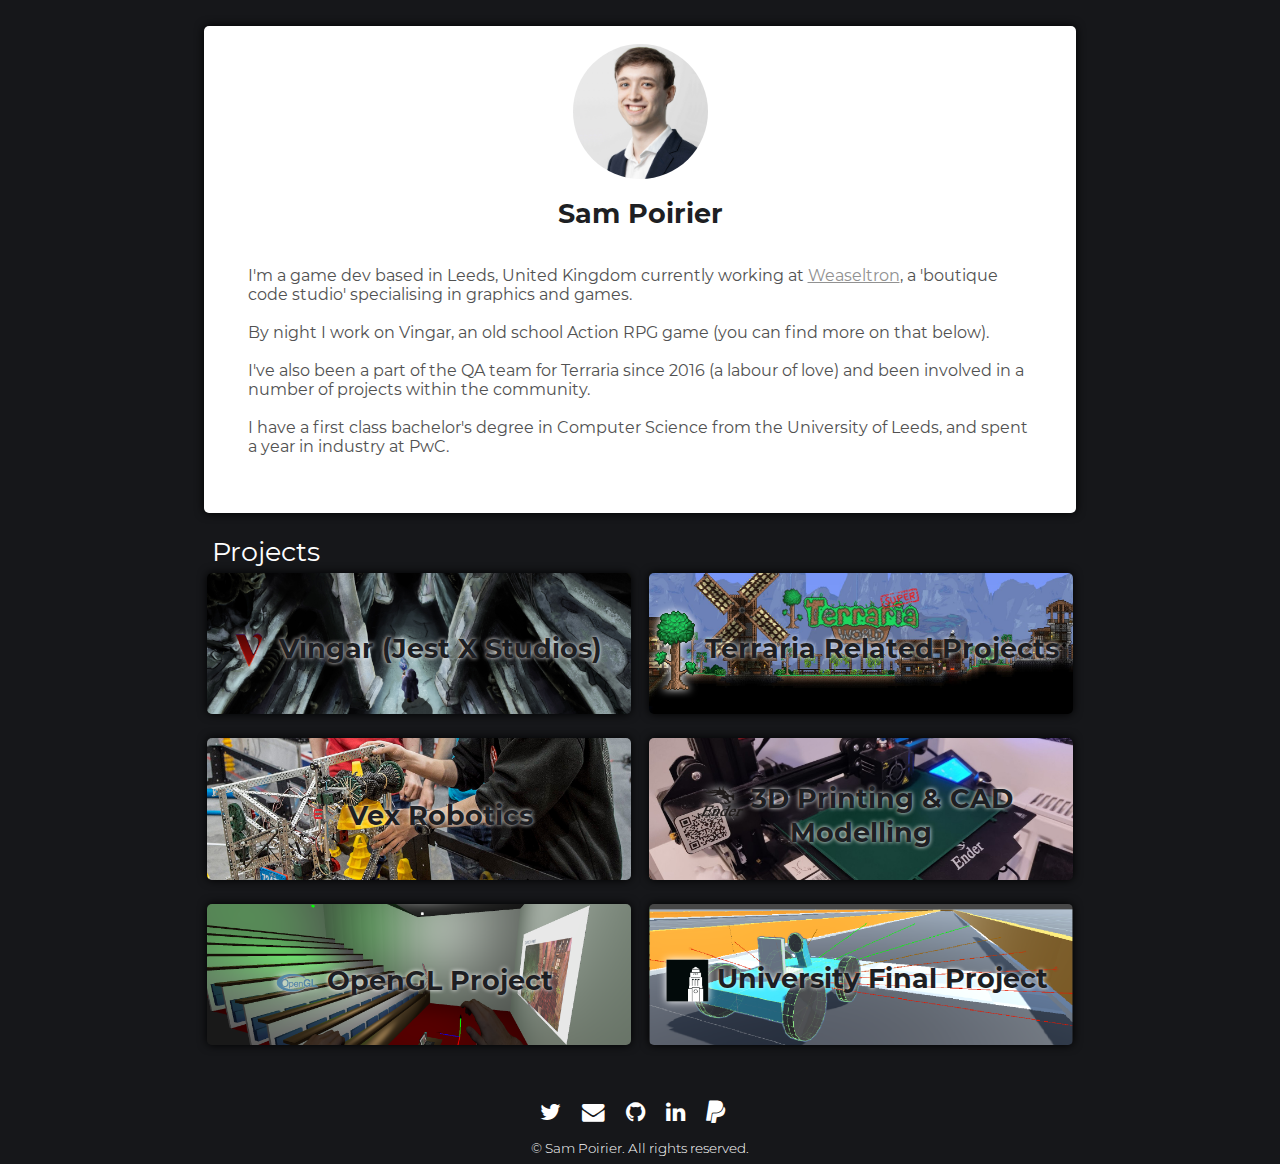
==== commit 900395df: "bragging" ====
--- a/index.html
+++ b/index.html
@@ -21,7 +21,7 @@
                 I'm a game dev based in Leeds, United Kingdom currently working at <a href="https://www.weaseltron.com/" target="_blank">Weaseltron</a>, a 'boutique code studio' specialising in graphics and games.<br> <br>
                 By night I work on Vingar, an old school Action RPG game (you can find more on that below).<br> <br>
                 I've also been a part of the QA team for Terraria since 2016 (a labour of love) and been involved in a number of projects within the community. <br><br>
-                I have a Computer Science degree from the University of Leeds, and spent a year in industry at PwC.
+                I have a first class bachelor's degree in Computer Science from the University of Leeds, and spent a year in industry at PwC.
                 <br><br><br><br>
                 
             </div>
